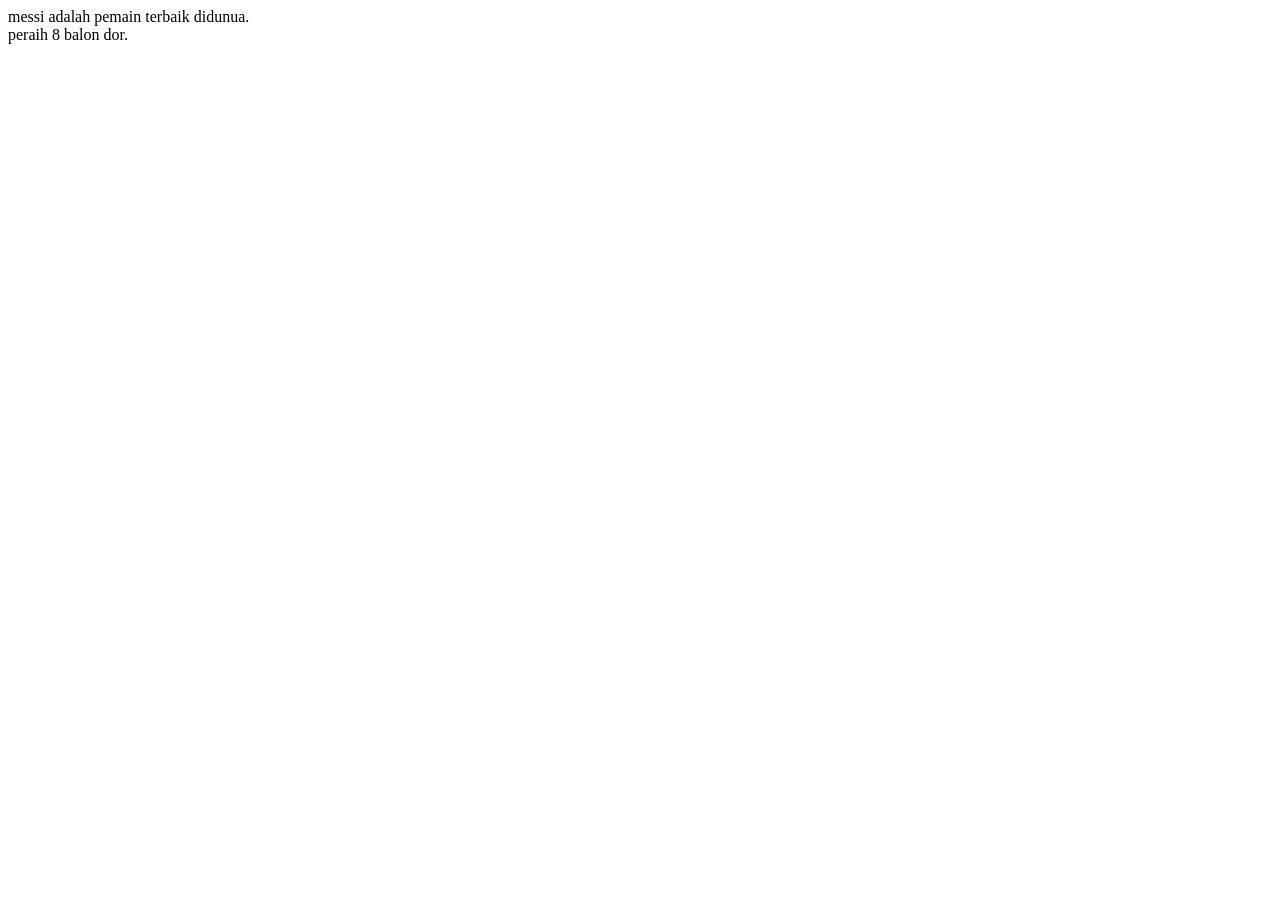
==== about.html @ 62c6ea97 "menambahkan file about dan contact" ====
<!DOCTYPE html>
<html lang="en">
<head>
    <meta charset="UTF-8">
    <meta name="viewport" content="width=device-width, initial-scale=1.0">
    <title>Document</title>
</head>
<body>
    messi adalah pemain terbaik didunua. <br>
    peraih 8 balon dor.
</body>
</html>
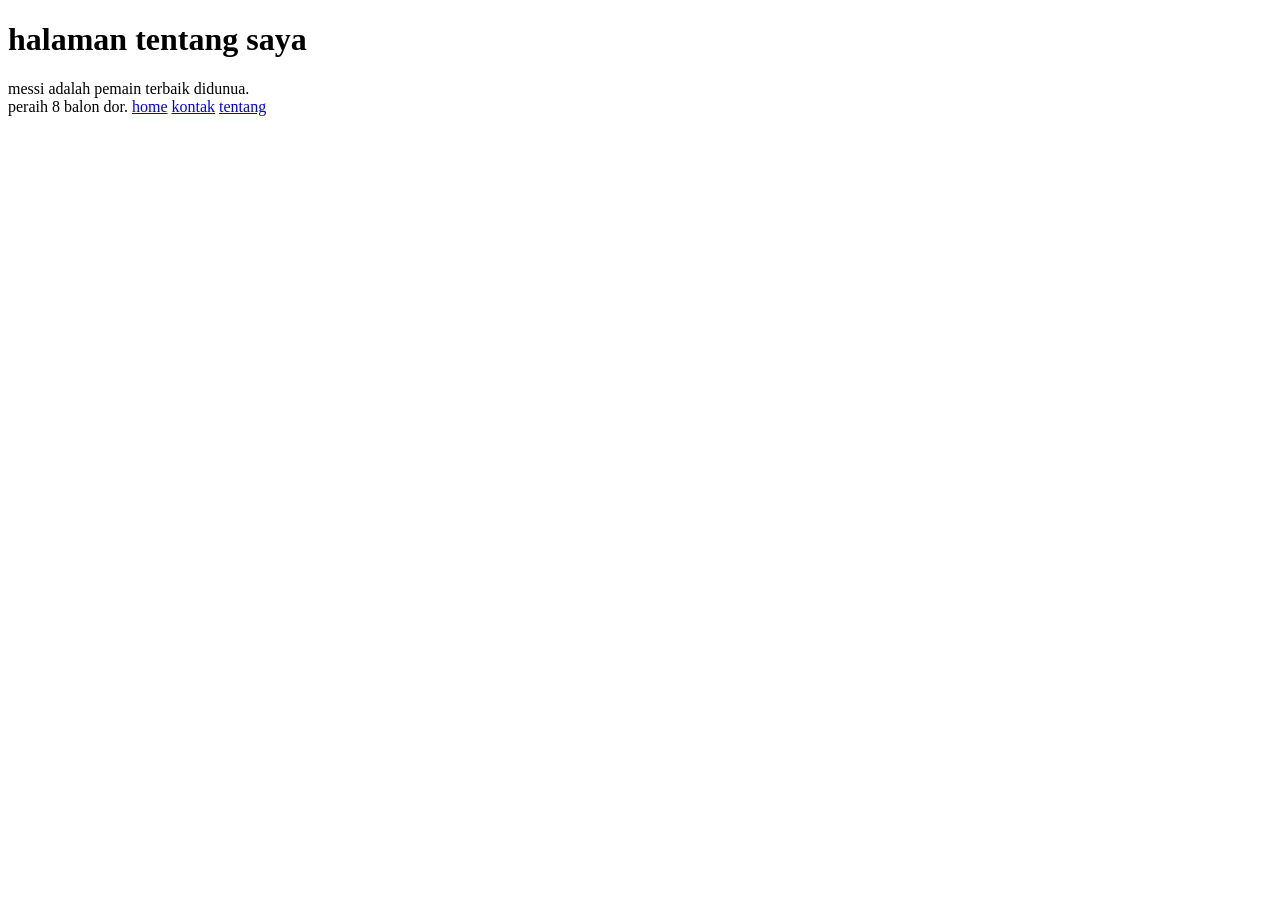
==== commit c0e2d2a7: "memperbaiki tampilan" ====
--- a/about.html
+++ b/about.html
@@ -6,7 +6,9 @@
     <title>Document</title>
 </head>
 <body>
+    <h1>halaman tentang saya</h1>
     messi adalah pemain terbaik didunua. <br>
     peraih 8 balon dor.
+    <a href="index.html" >home</a> <a href="contact.html" >kontak</a> <a href="about.html" >tentang</a>
 </body>
 </html>
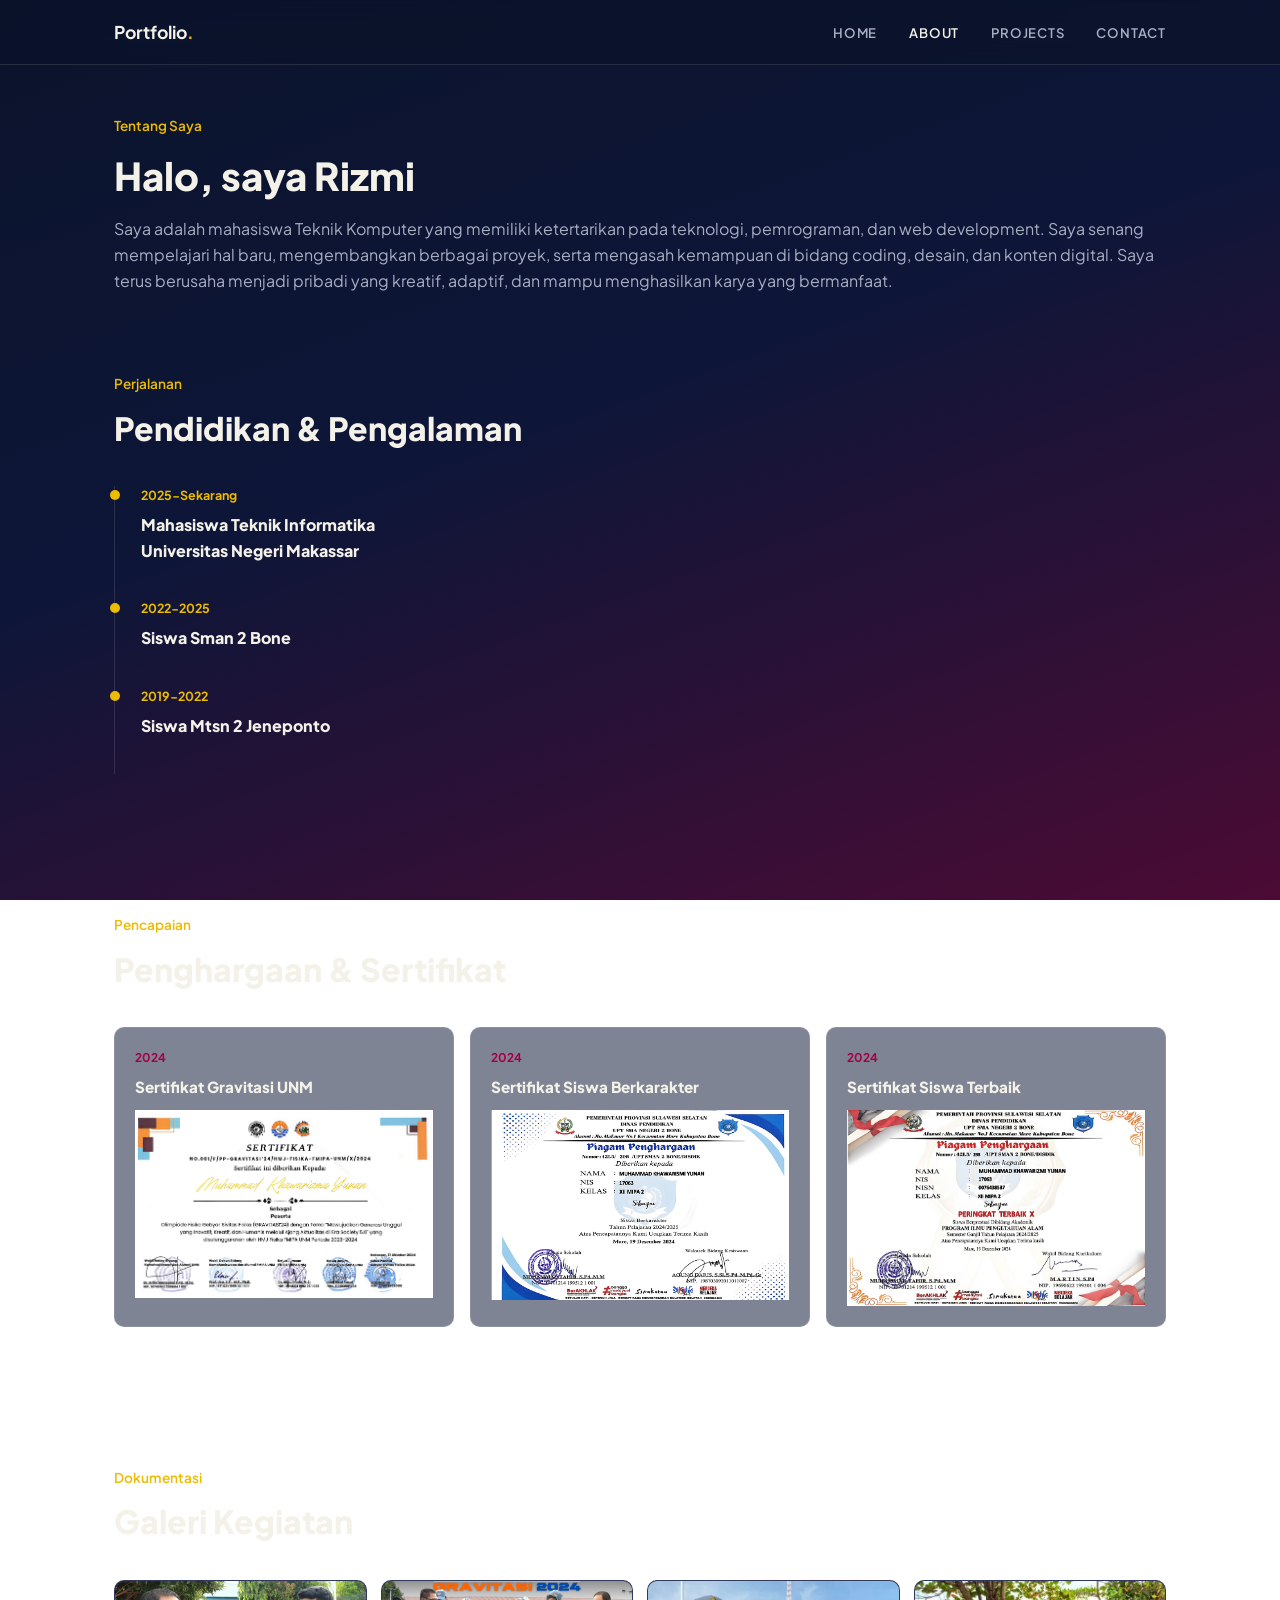
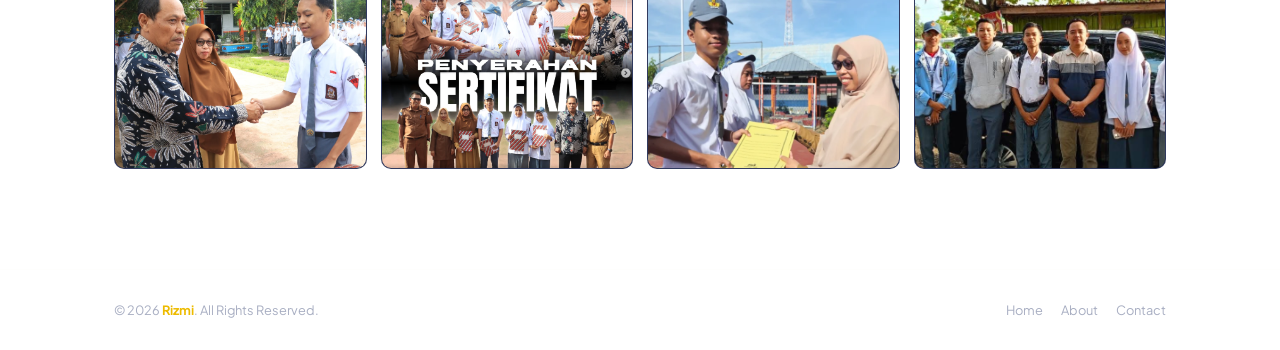
==== commit 375485d2: "final" ====
--- a/about.html
+++ b/about.html
@@ -1,14 +1,102 @@
 <!DOCTYPE html>
-<html lang="en">
+<html lang="id">
 <head>
-    <meta charset="UTF-8">
-    <meta name="viewport" content="width=device-width, initial-scale=1.0">
-    <title>Document</title>
+<meta charset="UTF-8">
+<meta name="viewport" content="width=device-width, initial-scale=1.0">
+<title>Tentang Saya — Rizmi</title>
+<link href="https://fonts.googleapis.com/css2?family=Plus+Jakarta+Sans:wght@400;600;700;800&display=swap" rel="stylesheet">
+<link rel="stylesheet" href="style.css">
 </head>
 <body>
-    <h1>halaman tentang saya</h1>
-    messi adalah pemain terbaik didunua. <br>
-    peraih 8 balon dor.
-    <a href="index.html" >home</a> <a href="contact.html" >kontak</a> <a href="about.html" >tentang</a>
+
+<header class="nav">
+  <input type="checkbox" id="nav-toggle" class="nav-toggle">
+  <div class="nav-inner">
+    <a href="index.html" class="logo">Portfolio<span>.</span></a>
+    <nav class="nav-menu">
+      <a href="index.html">HOME</a>
+      <a href="about.html" class="active">ABOUT</a>
+      <a href="index.html#projects">PROJECTS</a>
+      <a href="contact.html">CONTACT</a>
+    </nav>
+    <label for="nav-toggle" class="hamburger" aria-label="Buka menu"><span></span><span></span><span></span></label>
+  </div>
+  <div class="mobile-menu">
+    <a href="index.html">HOME</a>
+    <a href="about.html">ABOUT</a>
+    <a href="index.html#projects">PROJECTS</a>
+    <a href="contact.html">CONTACT</a>
+  </div>
+</header>
+
+<main>
+  <section class="page-head">
+  <div class="container">
+    <p class="section-tag">Tentang Saya</p>
+    <h1>Halo, saya Rizmi</h1>
+
+
+    <div class="about-text">
+      <p>
+        Saya adalah mahasiswa Teknik Komputer yang memiliki ketertarikan pada teknologi,
+        pemrograman, dan web development. Saya senang mempelajari hal baru,
+        mengembangkan berbagai proyek, serta mengasah kemampuan di bidang coding,
+        desain, dan konten digital. Saya terus berusaha menjadi pribadi yang kreatif,
+        adaptif, dan mampu menghasilkan karya yang bermanfaat.
+      </p>
+    </div>
+  </div>
+</section>
+
+  <section class="section" id="timeline">
+    <div class="container">
+      <p class="section-tag">Perjalanan</p>
+      <h2>Pendidikan & Pengalaman</h2>
+      <div class="timeline">
+        <div class="timeline-item"><p class="timeline-date">2025-Sekarang</p><h3>Mahasiswa Teknik Informatika <br>Universitas Negeri Makassar</h3></div>
+        <div class="timeline-item"><p class="timeline-date">2022-2025</p><h3>Siswa Sman 2 Bone</h3></div>
+        <div class="timeline-item"><p class="timeline-date">2019-2022</p><h3>Siswa Mtsn 2 Jeneponto</h3></div>
+      </div>
+    </div>
+  </section>
+
+  <section class="section" id="achievements">
+    <div class="container">
+      <p class="section-tag">Pencapaian</p>
+      <h2>Penghargaan & Sertifikat</h2>
+      <div class="achieve-grid">
+        <div class="glass achieve-card"><p class="year">2024</p><h3>Sertifikat Gravitasi UNM</h3>
+        <div class="landscape-frame"><img src="assets/gallery-1.jpg" alt="Foto profil Nama Anda"></div></div>
+        <div class="glass achieve-card"><p class="year">2024</p><h3>Sertifikat Siswa Berkarakter</h3>
+        <div class="landscape-frame"><img src="assets/siswaberkarakter.png" alt="Foto profil Nama Anda"></div></div>
+        <div class="glass achieve-card"><p class="year">2024</p><h3>Sertifikat Siswa Terbaik</h3>
+        <div class="landscape-frame"><img src="assets/terbaik.png" alt="Foto profil Nama Anda"></div>
+  </section>
+
+  <section class="section" id="gallery">
+    <div class="container">
+      <p class="section-tag">Dokumentasi</p>
+      <h2>Galeri Kegiatan</h2>
+      <div class="gallery-grid">
+        <figure><img src="assets/gvt1.png" alt="Dokumentasi kegiatan 1"></figure>
+        <figure><img src="assets/gvt2.png" alt="Dokumentasi kegiatan 2"></figure>
+        <figure><img src="assets/berprestasi.png" alt="Dokumentasi kegiatan 3"></figure>
+        <figure><img src="assets/mtk.png" alt="Dokumentasi kegiatan 4"></figure>
+      </div>
+    </div>
+  </section>
+</main>
+
+<footer class="footer">
+  <div class="container footer-inner">
+    <p>&copy; 2026 <b>Rizmi</b>. All Rights Reserved.</p>
+    <div class="footer-links">
+      <a href="index.html">Home</a>
+      <a href="about.html">About</a>
+      <a href="contact.html">Contact</a>
+    </div>
+  </div>
+</footer>
+
 </body>
-</html>+</html>
--- a/style.css
+++ b/style.css
@@ -0,0 +1,149 @@
+/* Portfolio — Blaugrana Editorial (versi simpel) */
+
+:root{
+  --navy: #0B132B;
+  --navy-card: rgba(22, 32, 63, 0.55);
+  --crimson: #A50044;
+  --crimson-soft: #6d0432;
+  --gold: #EDBB00;
+  --ink: #F4F1E8;
+  --ink-muted: #A8AEC2;
+  --line: rgba(244, 241, 232, 0.12);
+  --font: 'Plus Jakarta Sans', sans-serif;
+  --container: 1100px;
+  --radius: 10px;
+}
+
+*{ box-sizing: border-box; }
+body{
+  margin: 0;
+  font-family: var(--font);
+  color: var(--ink);
+  background: linear-gradient(160deg, var(--navy) 0%, #0d1638 45%, var(--crimson-soft) 130%);
+  background-attachment: fixed;
+  line-height: 1.6;
+}
+img{ max-width: 100%; display: block; }
+a{ color: inherit; text-decoration: none; }
+h1,h2,h3{ font-weight: 800; margin: 0 0 10px; }
+p{ margin: 0; }
+
+.container{ max-width: var(--container); margin: 0 auto; padding: 0 24px; }
+
+a:focus-visible, label:focus-visible{ outline: 2px solid var(--gold); outline-offset: 3px; }
+
+/* Nav */
+.nav{ position: sticky; top: 0; z-index: 50; background: rgba(11,19,43,0.75); backdrop-filter: blur(10px); border-bottom: 1px solid var(--line); }
+.nav-inner{ display: flex; align-items: center; justify-content: space-between; padding: 18px 24px; max-width: var(--container); margin: 0 auto; }
+.logo{ font-weight: 700; font-size: 1.1rem; }
+.logo span{ color: var(--gold); }
+.nav-menu{ display: flex; gap: 32px; }
+.nav-menu a{ font-size: 0.82rem; font-weight: 600; letter-spacing: 0.06em; color: var(--ink-muted); }
+.nav-menu a:hover, .nav-menu a.active{ color: var(--ink); }
+
+.nav-toggle{ display: none; }
+.hamburger{ display: none; flex-direction: column; gap: 5px; cursor: pointer; padding: 8px; }
+.hamburger span{ width: 22px; height: 2px; background: var(--ink); border-radius: 2px; }
+.mobile-menu{ max-height: 0; overflow: hidden; display: flex; flex-direction: column; padding: 0 24px; transition: max-height 0.3s ease; }
+.mobile-menu a{ padding: 12px 0; font-weight: 600; color: var(--ink-muted); border-bottom: 1px solid var(--line); }
+.nav-toggle:checked ~ .mobile-menu{ max-height: 260px; padding: 10px 24px 20px; }
+@media (max-width: 860px){ .nav-menu{ display: none; } .hamburger{ display: flex; } }
+
+/* Hero */
+.hero{ padding: 60px 0 30px; }
+.hero-grid{ display: grid; grid-template-columns: 1fr 1fr; gap: 30px; align-items: center; }
+.hero-left{ display: flex; gap: 18px; }
+.hero-line{ width: 3px; border-radius: 3px; background: linear-gradient(180deg, var(--gold), var(--crimson)); align-self: stretch; min-height: 160px; }
+.eyebrow-role{ color: var(--gold); font-weight: 600; margin-bottom: 10px; }
+.hero-name{ font-size: clamp(2.2rem, 5vw, 3.2rem); line-height: 1.05; }
+.hero-desc{ color: var(--ink-muted); max-width: 34ch; margin: 14px 0 24px; }
+.btn-outline{ display: inline-block; border: 1px solid var(--ink); padding: 12px 26px; border-radius: 999px; font-weight: 600; font-size: 0.85rem; }
+.btn-outline:hover{ border-color: var(--gold); background: var(--gold); color: var(--navy); }
+.portrait-frame{
+    width: min(320px, 100%);
+    aspect-ratio: 1 / 1;
+    border-radius: 50%;
+    background: linear-gradient(180deg, rgba(237,187,0,0.15), rgba(165,0,68,0.35)), #1a2550;
+    border: 2px solid rgba(237,187,0,0.25);
+    overflow: hidden;
+    margin-left: auto;
+}
+
+.portrait-frame img{
+    width: 100%;
+    height: 100%;
+    object-fit: cover;
+    opacity: 0.85;
+    transform: scale(1.15);
+}
+@media (max-width: 800px){ .hero-grid{ grid-template-columns: 1fr; text-align: center; } .hero-left{ flex-direction: column; align-items: center; } .hero-line{ width: 50px; height: 3px; min-height: 0; } .hero-desc{ margin-left:auto; margin-right:auto; } .portrait-frame{ margin: 0 auto; } }
+
+.hero-social{ margin-top: 40px; padding-top: 24px; border-top: 1px solid var(--line); justify-content: center; }
+@media (min-width: 801px){ .hero-social{ justify-content: flex-start; } }
+
+.social-row{ display: flex; gap: 14px; }
+.social-row a{ width: 40px; height: 40px; display: flex; align-items: center; justify-content: center; border: 1px solid var(--line); border-radius: 50%; font-size: 0.72rem; font-weight: 700; color: var(--ink-muted); }
+.social-row a:hover{ border-color: var(--gold); color: var(--gold); }
+
+/* Sections */
+.section{ padding: 70px 0; }
+.section-tag{ color: var(--gold); font-weight: 600; font-size: 0.85rem; margin-bottom: 8px; }
+.section h2{ font-size: clamp(1.5rem, 3vw, 2rem); margin-bottom: 32px; }
+
+.glass{ background: var(--navy-card); border: 1px solid var(--line); border-radius: var(--radius); backdrop-filter: blur(10px); }
+
+.skills-grid, .services-grid{ display: grid; grid-template-columns: repeat(auto-fit, minmax(220px, 1fr)); gap: 18px; }
+.skill-card, .service-card{ padding: 24px; }
+.skill-card h3, .service-card h3{ font-size: 1.05rem; margin-bottom: 6px; }
+.skill-card p, .service-card p{ color: var(--ink-muted); font-size: 0.88rem; }
+.skill-card.border-blue{ border-left: 2px solid #2E5EAA; }
+.skill-card.border-crimson{ border-left: 2px solid var(--crimson); }
+
+.projects-grid{ display: grid; grid-template-columns: repeat(auto-fit, minmax(280px, 1fr)); gap: 20px; }
+.project-thumb{ aspect-ratio: 16/10; background: #1a2550; overflow: hidden; border-radius: var(--radius) var(--radius) 0 0; }
+.project-thumb img{ width: 100%; height: 100%; object-fit: cover; }
+.project-body{ padding: 18px; }
+.project-body h3{ font-size: 1rem; margin-bottom: 10px; }
+.tech-row{ display: flex; gap: 8px; margin-bottom: 12px; }
+.tech-row span{ font-size: 0.7rem; padding: 4px 10px; border-radius: 999px; border: 1px solid var(--line); color: var(--ink-muted); }
+.project-link{ font-size: 0.85rem; font-weight: 600; color: var(--gold); }
+
+/* Timeline */
+.timeline{ border-left: 1px solid var(--line); padding-left: 26px; }
+.timeline-item{ position: relative; padding-bottom: 26px; }
+.timeline-item::before{ content:''; position: absolute; left: -31px; top: 4px; width: 10px; height: 10px; border-radius: 50%; background: var(--gold); }
+.timeline-date{ color: var(--gold); font-size: 0.78rem; font-weight: 700; }
+.timeline-item h3{ font-size: 1rem; margin-top: 6px; }
+
+/* Achievements & Gallery */
+.achieve-grid{ display: grid; grid-template-columns: repeat(auto-fit, minmax(220px, 1fr)); gap: 16px; }
+.achieve-card{ padding: 20px; }
+.achieve-card .year{ color: var(--crimson); font-size: 0.75rem; font-weight: 700; }
+.achieve-card h3{ font-size: 0.95rem; margin-top: 8px; }
+
+.gallery-grid{ display: grid; grid-template-columns: repeat(auto-fit, minmax(200px, 1fr)); gap: 14px; }
+.gallery-grid figure{ margin: 0; aspect-ratio: 4/3; border-radius: var(--radius); overflow: hidden; background: #16204a; border: 1px solid var(--line); }
+.gallery-grid img{ width: 100%; height: 100%; object-fit: cover; }
+
+/* About intro */
+.about-intro{ display: grid; grid-template-columns: 0.8fr 1.2fr; gap: 36px;  }
+.about-text p{ color: var(--ink-muted); }
+@media (max-width: 760px){ .about-intro{ grid-template-columns: 1fr; } }
+
+/* Contact */
+.contact-info-card{ padding: 22px; margin-bottom: 14px; }
+.contact-info-card .label{ color: var(--gold); font-size: 0.76rem; font-weight: 700; }
+.contact-info-card p:last-child{ margin-top: 8px; font-size: 1rem; }
+
+/* Page head */
+.page-head{ padding: 50px 0 10px; }
+.page-head h1{ font-size: clamp(1.8rem, 4vw, 2.4rem); }
+
+/* Footer */
+.footer{ border-top: 1px solid var(--line); padding: 30px 0; margin-top: 30px; }
+.footer-inner{ display: flex; justify-content: space-between; align-items: center; flex-wrap: wrap; gap: 14px; }
+.footer-inner p{ color: var(--ink-muted); font-size: 0.8rem; }
+.footer-inner p b{ color: var(--gold); }
+.footer-links{ display: flex; gap: 18px; }
+.footer-links a{ font-size: 0.8rem; color: var(--ink-muted); }
+.footer-links a:hover{ color: var(--gold); }
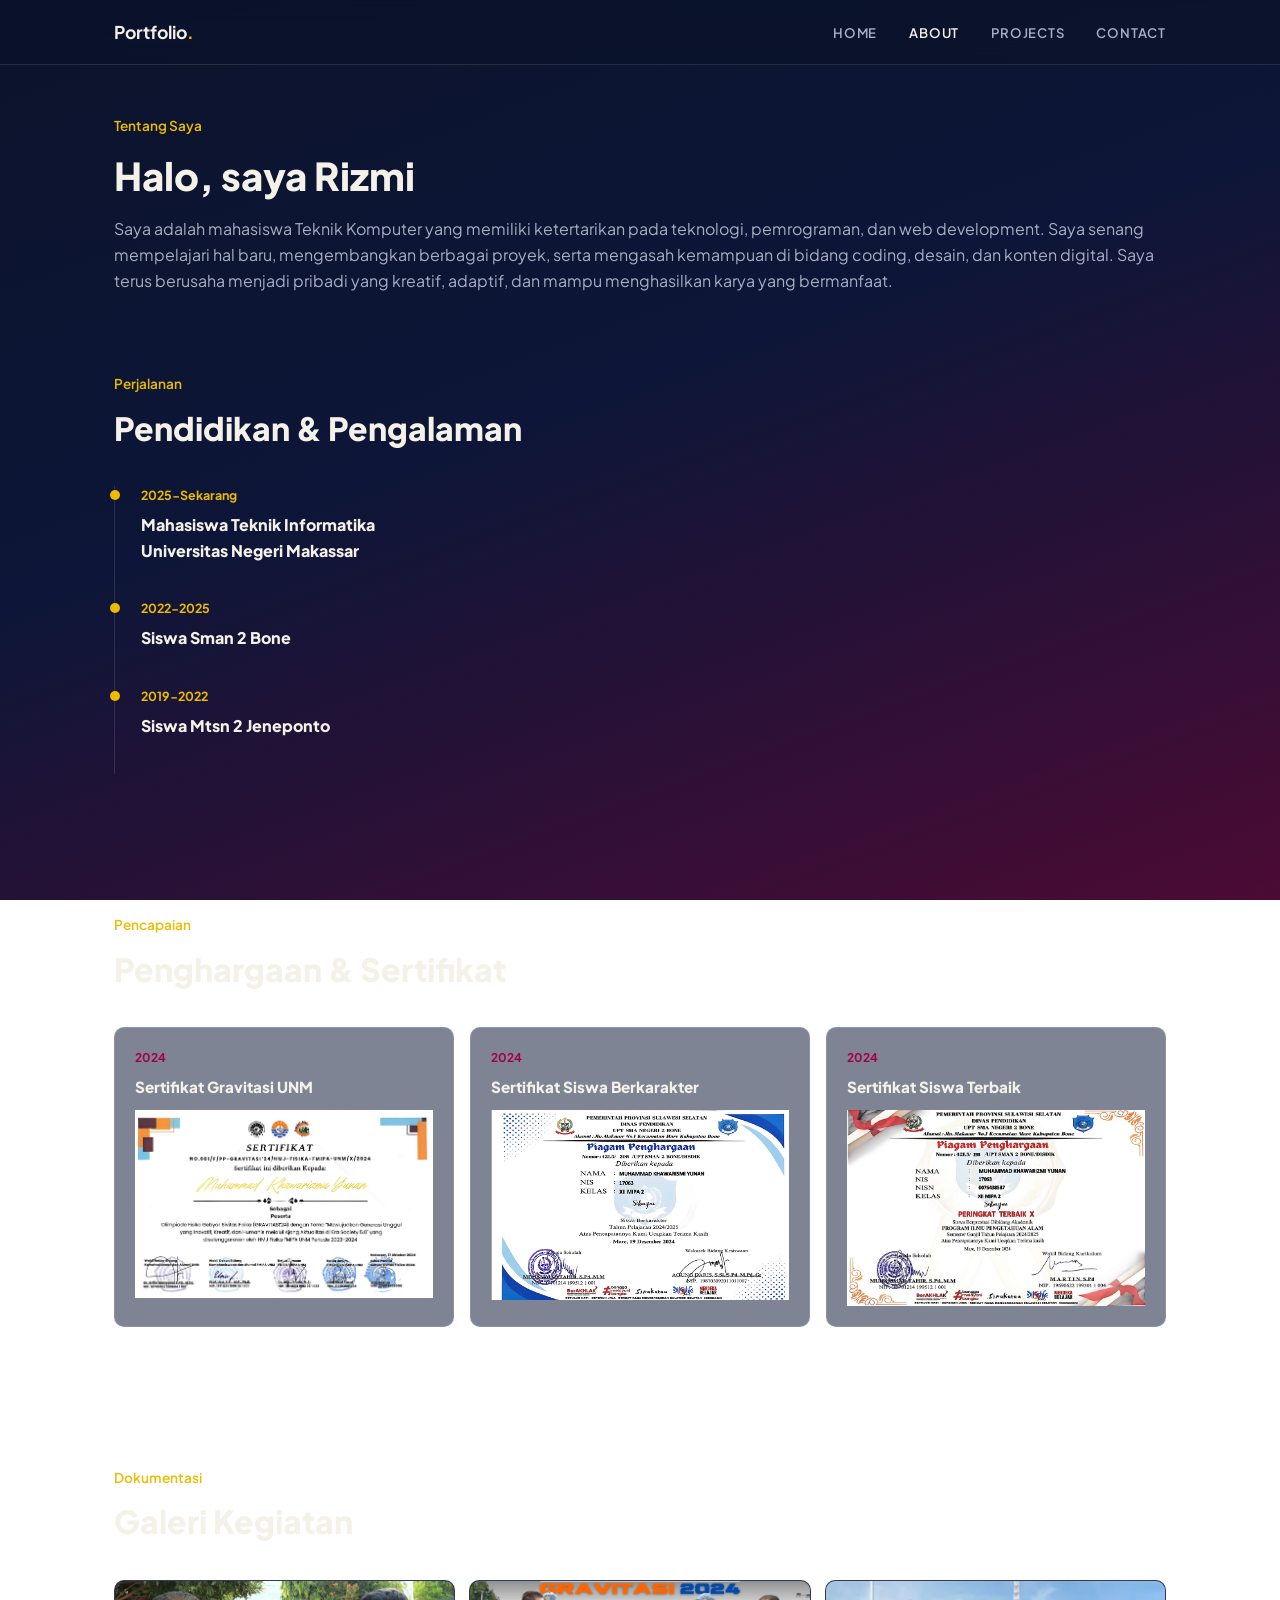
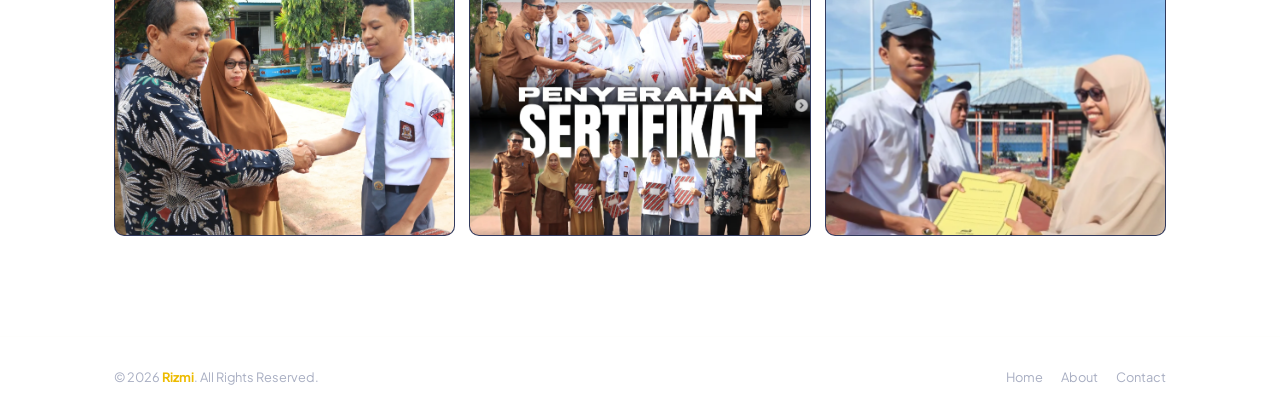
==== commit e023faf8: "Update about.html" ====
--- a/about.html
+++ b/about.html
@@ -80,8 +80,7 @@
       <div class="gallery-grid">
         <figure><img src="assets/gvt1.png" alt="Dokumentasi kegiatan 1"></figure>
         <figure><img src="assets/gvt2.png" alt="Dokumentasi kegiatan 2"></figure>
-        <figure><img src="assets/berprestasi.png" alt="Dokumentasi kegiatan 3"></figure>
-        <figure><img src="assets/mtk.png" alt="Dokumentasi kegiatan 4"></figure>
+        <figure><img src="assets/berprestasi.png" alt="Dokumentasi kegiatan 3"></figure>        
       </div>
     </div>
   </section>
